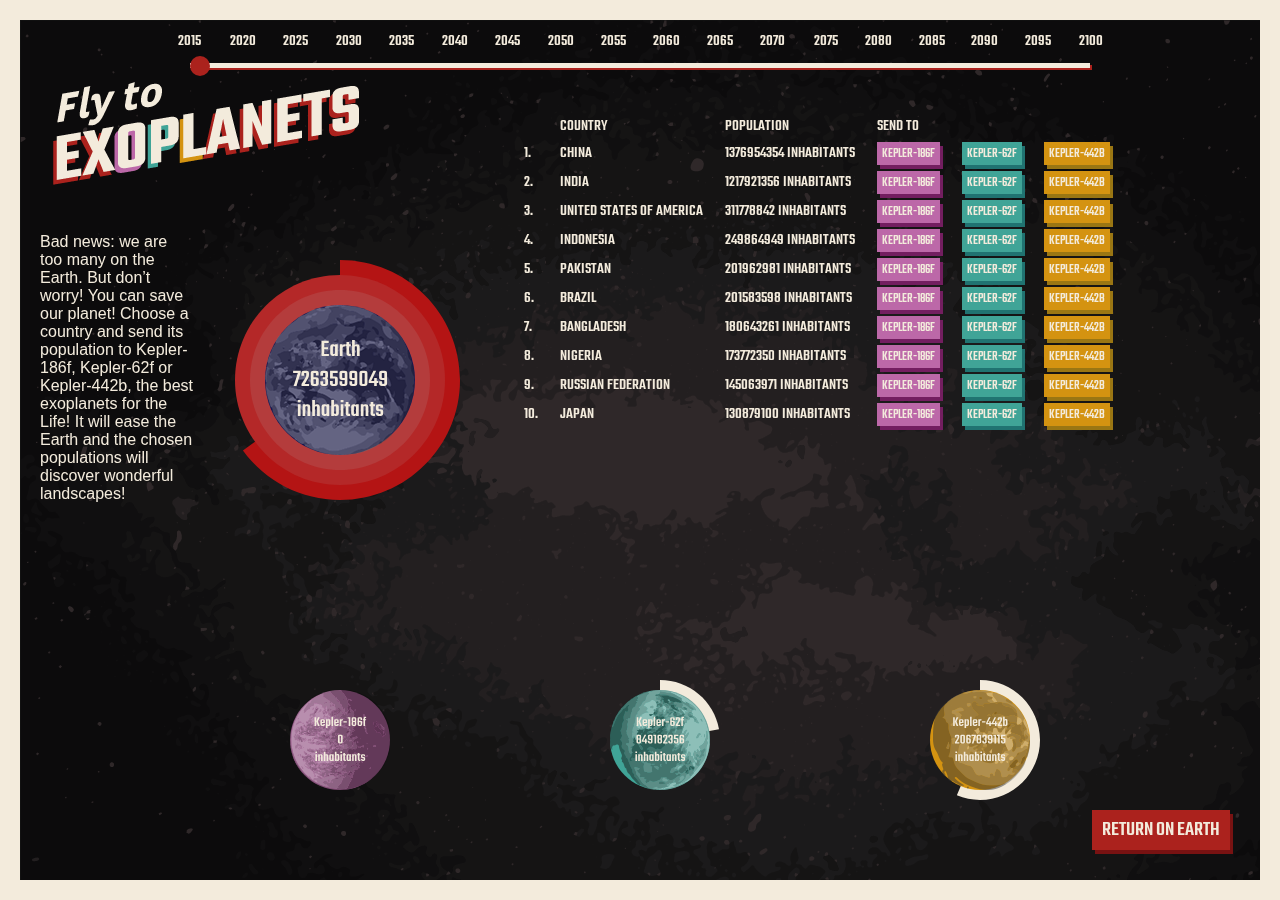
==== Projets/Delphin/index.html @ c18b3b27 "Réorganisation des dossiers" ====
<!doctype html>
<html>
<head>
	<meta charset="utf-8">
	<title>exoplanet population</title>
	<link rel="stylesheet" type="text/css" href="css/main.css">

	<!-- <link href='https://fonts.googleapis.com/css?family=Teko:400,700,600' rel='stylesheet' type='text/css'> -->
</head>
<body>
	<ul>
		<li>2015</li>
		<li>2020</li>
		<li>2025</li>
		<li>2030</li>
		<li>2035</li>
		<li>2040</li>
		<li>2045</li>
		<li>2050</li>
		<li>2055</li>
		<li>2060</li>
		<li>2065</li>
		<li>2070</li>
		<li>2075</li>
		<li>2080</li>
		<li>2085</li>
		<li>2090</li>
		<li>2095</li>
		<li>2100</li>
	</ul>
	<input id="yearRange" type="range" min="2015" max="2100" step="5" value="2015"/>

	<!-- <h2 id="year">2015 7263599049</h2> -->
	<img src="data/logo.png" alt="logo" />
	<p>
		Bad news: we are too many on the Earth. But don’t worry! You can save our planet! Choose a country and send its population to Kepler-186f, Kepler-62f or Kepler-442b, the best exoplanets for the Life! It will ease the Earth and the chosen populations will discover wonderful landscapes!
	</p>

	<button id="reload" onclick="reload()">Return on Earth</button>

	<table id="countriespop">
		<tr>
			<td></td>
			<td>Country</td>
			<td>population</td>
			<td>Send to</td>
			<tr>
				<td>1.</td>
				<td>China</td>
				<td>1376954354 inhabitants</td>
				<td>
					<input class="button k186f" type="button" value="Kepler-186f" id="k186f0">
				</td>
				<td>
					<input class="button k62f" type="button" value="Kepler-62f" id="k62f0">
				</td>
				<td>
					<input class="button k442b" type="button" value="Kepler-442b" id="k442b0">
				</td>
			</tr>
			<tr>
				<td>2.</td>
				<td>India</td>
				<td>1217921356 inhabitants</td>
				<td>
					<input class="button k186f" type="button" value="Kepler-186f" id="k186f1">
				</td>
				<td>
					<input class="button k62f" type="button" value="Kepler-62f" id="k62f1">
				</td>
				<td>
					<input class="button k442b" type="button" value="Kepler-442b" id="k442b1">
				</td>
			</tr>
			<tr>
				<td>3.</td>
				<td>United States of America</td>
				<td>311778842 inhabitants</td>
				<td>
					<input class="button k186f" type="button" value="Kepler-186f" id="k186f3">
				</td>
				<td>
					<input class="button k62f" type="button" value="Kepler-62f" id="k62f3">
				</td>
				<td>
					<input class="button k442b" type="button" value="Kepler-442b" id="k442b2">
				</td>
			</tr>
			<tr>
				<td>4.</td>
				<td>Indonesia</td>
				<td>249864949 inhabitants</td>
				<td>
					<input class="button k186f" type="button" value="Kepler-186f" id="k186f3">
				</td>
				<td>
					<input class="button k62f" type="button" value="Kepler-62f" id="k62f3">
				</td>
				<td>
					<input class="button k442b" type="button" value="Kepler-442b" id="k442b3">
				</td>
			</tr>
			<tr>
				<td>5.</td>
				<td>Pakistan</td>
				<td>201962981 inhabitants</td>
				<td>
					<input class="button k186f" type="button" value="Kepler-186f" id="k186f4">
				</td>
				<td>
					<input class="button k62f" type="button" value="Kepler-62f" id="k62f4">
				</td>
				<td>
					<input class="button k442b" type="button" value="Kepler-442b" id="k442b4">
				</td>
			</tr>
			<tr>
				<td>6.</td>
				<td>Brazil</td>
				<td>201583598 inhabitants</td>
				<td>
					<input class="button k186f" type="button" value="Kepler-186f" id="k186f5">
				</td>
				<td>
					<input class="button k62f" type="button" value="Kepler-62f" id="k62f5">
				</td>
				<td>
					<input class="button k442b" type="button" value="Kepler-442b" id="k442b5">
				</td>
			</tr>
			<tr>
				<td>7.</td>
				<td>Bangladesh</td>
				<td>180643261 inhabitants</td>
				<td>
					<input class="button k186f" type="button" value="Kepler-186f" id="k186f6">
				</td>
				<td>
					<input class="button k62f" type="button" value="Kepler-62f" id="k62f6">
				</td>
				<td>
					<input class="button k442b" type="button" value="Kepler-442b" id="k442b6">
				</td>
			</tr>
			<tr>
				<td>8.</td>
				<td>Nigeria</td>
				<td>173772350 inhabitants</td>
				<td>
					<input class="button k186f" type="button" value="Kepler-186f" id="k186f7">
				</td>
				<td>
					<input class="button k62f" type="button" value="Kepler-62f" id="k62f7">
				</td>
				<td>
					<input class="button k442b" type="button" value="Kepler-442b" id="k442b7">
				</td>
			</tr>
			<tr>
				<td>9.</td>
				<td>Russian Federation</td>
				<td>145063971 inhabitants</td>
				<td>
					<input class="button k186f" type="button" value="Kepler-186f" id="k186f8">
				</td>
				<td>
					<input class="button k62f" type="button" value="Kepler-62f" id="k62f8">
				</td>
				<td>
					<input class="button k442b" type="button" value="Kepler-442b" id="k442b8">
				</td>
			</tr>
			<tr>
				<td>10.</td>
				<td>Japan</td>
				<td>130879100 inhabitants</td>
				<td>
					<input class="button k186f" type="button" value="Kepler-186f" id="k186f9">
				</td>
				<td>
					<input class="button k62f" type="button" value="Kepler-62f" id="k62f9">
				</td>
				<td>
					<input class="button k442b" type="button" value="Kepler-442b" id="k442b9">
				</td>
			</tr>
		</table>

	<script type="text/javascript" src="js/main.js"></script>
	<script type="text/javascript" src="js/p5.js"></script>
</body>
</html>
---- Projets/Delphin/css/main.css ----
@font-face{ 
  font-family: 'Teko';
  src: url('../data/Teko-Medium.eot');
  src: url('../data/Teko-Medium.eot?#iefix') format('embedded-opentype'),
       url('../data/Teko-Medium.woff') format('woff'),
       url('../data/Teko-Medium.ttf') format('truetype'),
       url('../data/Teko-Medium.svg#webfont') format('svg');
}

body {
	margin: 0;
	text-align: center;
  color: #F3EBDC;
  font-family: 'Teko', sans-serif;
  text-transform: uppercase;
}

canvas {
	position: absolute;
	top: 0;
	left: 0;
	width: 100%;
	height: 100%;
	z-index: -999;
	border: 20px solid #F3EBDC;
}

img {
  position: absolute;
  top: 70px;
  left: 30px;
}

p {
  font-family: sans-serif;
  text-transform: none;
  width: 12%;
  margin-top: 180px;
  margin-left: 40px;
  text-align: left;
  float: left;
}

ul {
  list-style-type: none;
  width: 1000px;
  margin: 0 auto;
  margin-top: 30px;
  padding: 0;
}

ul li {
  display: inline-block;
  width: 54px;
  margin: -2px;
}

input[type=range] {
  -webkit-appearance: none;
  margin-top: 10px;
  width: 900px;
  position: absolute;
  margin-left: -450px;
}
input[type=range]:focus {
  outline: none;
}
input[type=range]::-webkit-slider-runnable-track {
  width: 100%;
  height: 5px;
  cursor: pointer;
  animate: 0.2s;
  box-shadow: 2px 2px 0px #AB221D;
  background: #F3EBDC;
  border-radius: 0px;
  border: 0px solid #000000;
}
input[type=range]::-webkit-slider-thumb {
  box-shadow: 0px 0px 0px #000000;
  border: 0px solid #000000;
  height: 20px;
  width: 20px;
  border-radius: 50px;
  background: #AB221D;
  cursor: pointer;
  -webkit-appearance: none;
  margin-top: -7.5px;
}
input[type=range]:focus::-webkit-slider-runnable-track {
  background: #F3EBDC;
}
input[type=range]::-moz-range-track {
  width: 100%;
  height: 5px;
  cursor: pointer;
  animate: 0.2s;
  box-shadow: 2px 2px 0px #AB221D;
  background: #F3EBDC;
  border-radius: 0px;
  border: 0px solid #000000;
}
input[type=range]::-moz-range-thumb {
  box-shadow: 0px 0px 0px #000000;
  border: 0px solid #000000;
  height: 20px;
  width: 20px;
  border-radius: 50px;
  background: #AB221D;
  cursor: pointer;
}
input[type=range]::-ms-track {
  width: 100%;
  height: 5px;
  cursor: pointer;
  animate: 0.2s;
  background: transparent;
  border-color: transparent;
  color: transparent;
}
input[type=range]::-ms-fill-lower {
  background: #F3EBDC;
  border: 0px solid #000000;
  border-radius: 0px;
  box-shadow: 2px 2px 0px #AB221D;
}
input[type=range]::-ms-fill-upper {
  background: #F3EBDC;
  border: 0px solid #000000;
  border-radius: 0px;
  box-shadow: 2px 2px 0px #AB221D;
}
input[type=range]::-ms-thumb {
  box-shadow: 0px 0px 0px #000000;
  border: 0px solid #000000;
  height: 20px;
  width: 20px;
  border-radius: 50px;
  background: #AB221D;
  cursor: pointer;
}
input[type=range]:focus::-ms-fill-lower {
  background: #F3EBDC;
}
input[type=range]:focus::-ms-fill-upper {
  background: #F3EBDC;
}

#year {
  font-size: 36px;
}

table {
  padding-top: 30px;
  margin: 30px;
  text-align: left;
  margin-left: 40%;
}

table td {
  padding: 0 10px;
}

table .button {
  display:inline-block;
  cursor:pointer;
  padding:2px 5px;
  margin: 2px 0;
  color: #F3EBDC;
  font-family: 'Teko', sans-serif;
  text-transform: uppercase;
  border: none;
  outline: none;
}

table .button:active {
  position:relative;
  transform: translateY(1px);
}

table .k186f {
  background-color:#BC68A8;
  box-shadow: 3px 4px 0px 0px #731E60;
}

table .k186f:hover {
  background-color:#E6A2D6;
}

table .k62f {
  background-color:#40A497;
  box-shadow: 3px 4px 0px 0px #207371;
}

table .k62f:hover {
  background-color:#A2CFE6;
}

table .k442b {
  background-color:#D49311;
  box-shadow: 3px 4px 0px 0px #9A7613;
}

table .k442b:hover {
  background-color:#E3C05F;
}

#reload {
  position: absolute;
  bottom: 50px;
  right: 50px;

  display:inline-block;
  cursor:pointer;
  padding:5px 10px;
  color: #F3EBDC;
  background: #AB221D;
  box-shadow: 3px 4px 0px 0px #781212;
  font-family: 'Teko', sans-serif;
  text-transform: uppercase;
  font-size: 21px;
  border: none;
  outline: none;
}

#reload:hover {
  background: #cc4f4a;
}
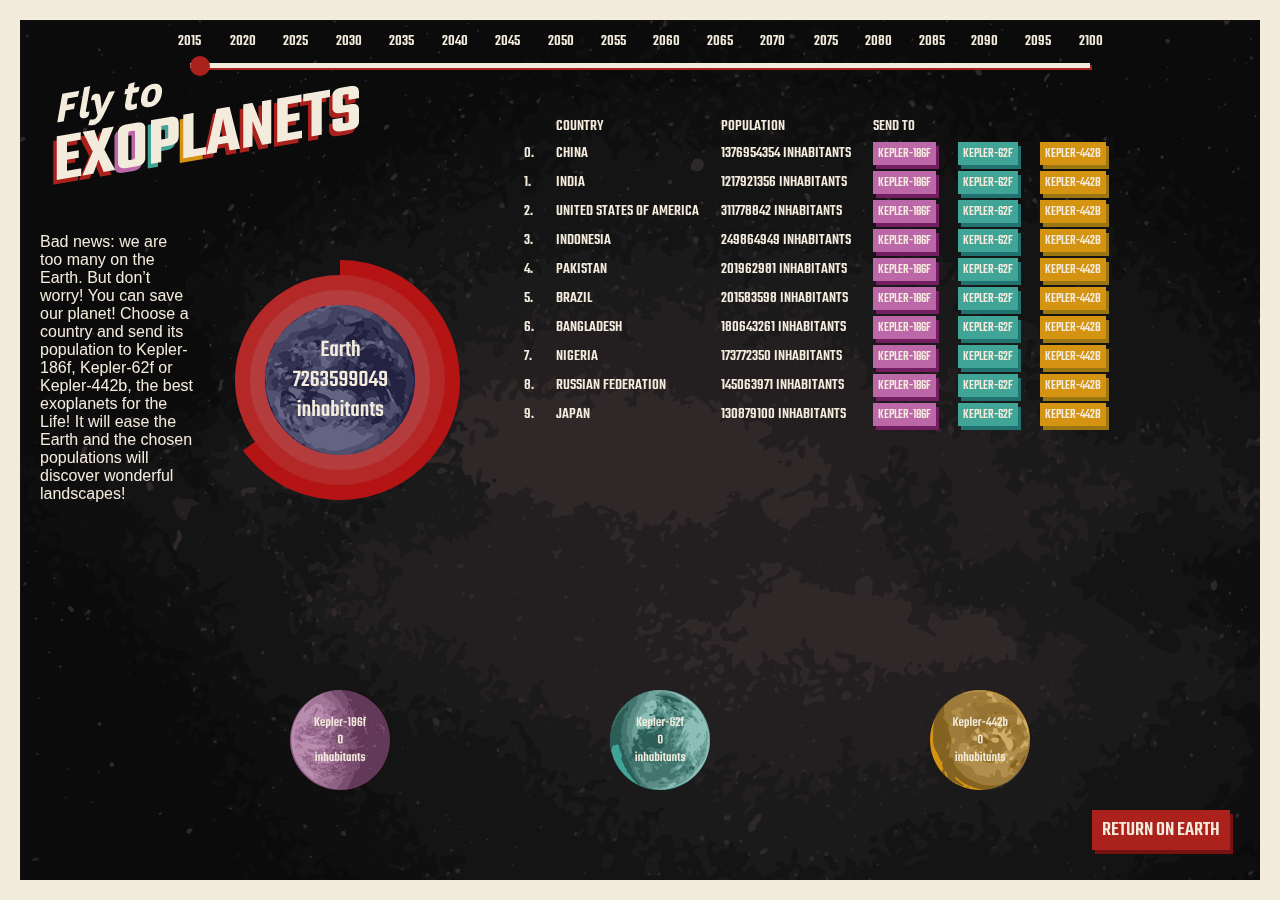
==== commit ad232099: "Projet de Delphin corrigé" ====
--- a/Projets/Delphin/index.html
+++ b/Projets/Delphin/index.html
@@ -39,7 +39,7 @@
 	<button id="reload" onclick="reload()">Return on Earth</button>
 
 	<table id="countriespop">
-		<tr>
+		<!-- <tr>
 			<td></td>
 			<td>Country</td>
 			<td>population</td>
@@ -184,8 +184,10 @@
 					<input class="button k442b" type="button" value="Kepler-442b" id="k442b9">
 				</td>
 			</tr>
-		</table>
+		</tr> -->
+	</table>
 
+	<script type="text/javascript" src="js/jquery-2.1.4.min.js"></script>
 	<script type="text/javascript" src="js/main.js"></script>
 	<script type="text/javascript" src="js/p5.js"></script>
 </body>
